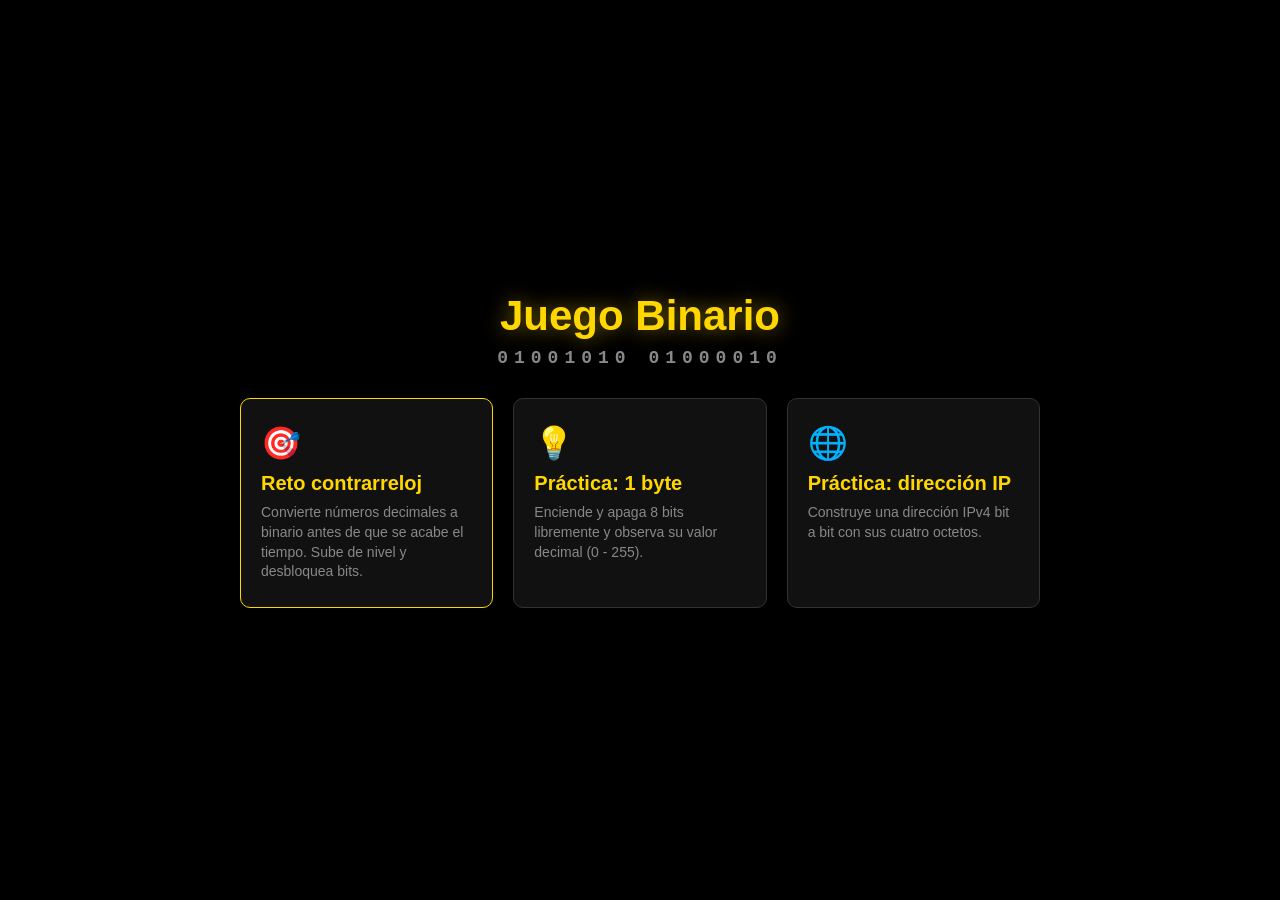
==== web/index.html @ 4398ca52 "Add static HTML version of the game in web/ Self-hostable version without Flask: menu page, shared C" ====
<!DOCTYPE html>
<html lang="es">
<head>
    <meta charset="UTF-8">
    <meta name="viewport" content="width=device-width, initial-scale=1.0">
    <meta name="description" content="Juegos para aprender a convertir números decimales a binario y direcciones IP.">
    <title>Juego Binario</title>
    <link rel="stylesheet" href="css/style.css">
    <style>
        .menu {
            display: flex;
            flex-direction: column;
            align-items: center;
            gap: 30px;
            width: 100%;
            max-width: 800px;
        }

        .menu h1 {
            color: var(--gold);
            font-size: 42px;
            text-shadow: 0 0 20px rgba(255, 215, 0, 0.5);
            text-align: center;
        }

        .menu h1 span {
            font-family: 'Courier New', monospace;
            display: block;
            font-size: 18px;
            letter-spacing: 6px;
            color: var(--muted);
            text-shadow: none;
            margin-top: 8px;
        }

        .cards {
            display: grid;
            grid-template-columns: repeat(auto-fit, minmax(220px, 1fr));
            gap: 20px;
            width: 100%;
        }

        .card {
            display: block;
            background-color: var(--panel);
            border: 1px solid var(--border);
            border-radius: 10px;
            padding: 25px 20px;
            text-decoration: none;
            color: var(--text);
            transition: all 0.3s ease;
        }

        .card:hover,
        .card:focus-visible {
            border-color: var(--gold);
            box-shadow: 0 0 25px rgba(255, 215, 0, 0.25);
            transform: translateY(-3px);
        }

        .card .icon {
            font-size: 32px;
            margin-bottom: 10px;
        }

        .card h2 {
            color: var(--gold);
            font-size: 20px;
            margin-bottom: 8px;
        }

        .card p {
            color: var(--muted);
            font-size: 14px;
            line-height: 1.4;
        }

        .card.main {
            border-color: var(--gold);
        }
    </style>
</head>
<body>
    <main class="menu">
        <h1>Juego Binario<span>01001010 01000010</span></h1>

        <div class="cards">
            <a class="card main" href="game.html">
                <div class="icon">🎯</div>
                <h2>Reto contrarreloj</h2>
                <p>Convierte números decimales a binario antes de que se acabe el tiempo. Sube de nivel y desbloquea bits.</p>
            </a>
            <a class="card" href="bits.html">
                <div class="icon">💡</div>
                <h2>Práctica: 1 byte</h2>
                <p>Enciende y apaga 8 bits libremente y observa su valor decimal (0 - 255).</p>
            </a>
            <a class="card" href="ip.html">
                <div class="icon">🌐</div>
                <h2>Práctica: dirección IP</h2>
                <p>Construye una dirección IPv4 bit a bit con sus cuatro octetos.</p>
            </a>
        </div>
    </main>
</body>
</html>
---- web/css/style.css ----
/* Estilos compartidos por todas las páginas de Juego Binario */

:root {
    --bg: #000000;
    --panel: #111111;
    --panel-2: #1a1a1a;
    --border: #333333;
    --text: #ffffff;
    --muted: #888888;
    --gold: #FFD700;
    --gold-light: #FFED4E;
    --teal: #4ECDC4;
    --red: #FF6B6B;
    --purple: #9B59B6;
    --grey: #95A5A6;
    --bit-off: #666666;
}

* {
    margin: 0;
    padding: 0;
    box-sizing: border-box;
}

body {
    background-color: var(--bg);
    color: var(--text);
    min-height: 100vh;
    display: flex;
    flex-direction: column;
    justify-content: center;
    align-items: center;
    font-family: Arial, Helvetica, sans-serif;
    overflow-x: hidden;
    touch-action: manipulation; /* evita el zoom por doble toque sin bloquear los clics */
    padding: 20px;
}

[hidden] {
    display: none !important;
}

a {
    color: var(--gold);
}

/* Enlace para volver al menú */
.home-link {
    position: fixed;
    top: 20px;
    left: 20px;
    color: var(--muted);
    text-decoration: none;
    font-size: 14px;
    z-index: 100;
}

.home-link:hover {
    color: var(--gold);
}

.instruction {
    font-size: 16px;
    color: var(--muted);
    text-align: center;
    max-width: 700px;
}

/* ---------- Bits ---------- */

.bits-container {
    display: flex;
    gap: 12px;
    align-items: center;
    flex-wrap: wrap;
    justify-content: center;
    padding-bottom: 30px; /* espacio para las etiquetas */
}

.bit {
    width: 70px;
    height: 70px;
    border-radius: 50%;
    background-color: var(--bit-off);
    cursor: pointer;
    transition: all 0.3s ease;
    box-shadow: 0 0 20px rgba(255, 255, 255, 0.1);
    user-select: none;
    -webkit-user-select: none;
    -webkit-tap-highlight-color: transparent;
    display: flex;
    align-items: center;
    justify-content: center;
    position: relative;
}

.bit:hover {
    transform: scale(1.05);
}

.bit:active {
    transform: scale(0.95);
}

.bit.on {
    background-color: var(--gold);
    box-shadow: 0 0 40px rgba(255, 215, 0, 0.6);
}

.bit.on:hover {
    background-color: var(--gold-light);
}

.bit.disabled {
    background-color: var(--border);
    cursor: not-allowed;
    opacity: 0.3;
    pointer-events: none;
}

.bit-value {
    font-size: 28px;
    font-weight: bold;
    color: #333333;
    transition: all 0.3s ease;
}

.bit.on .bit-value {
    color: #1a1a1a;
}

.bit-label {
    position: absolute;
    bottom: -25px;
    font-size: 12px;
    font-weight: bold;
    color: var(--gold);
    text-shadow: 0 0 10px rgba(255, 215, 0, 0.8);
    opacity: 0;
    transform: translateY(10px);
    transition: all 0.3s ease;
    white-space: nowrap;
}

.bit.on .bit-label {
    opacity: 1;
    transform: translateY(0);
}

.binary-display {
    font-size: 24px;
    font-weight: bold;
    color: var(--gold);
    text-shadow: 0 0 20px rgba(255, 215, 0, 0.5);
    font-family: 'Courier New', monospace;
    letter-spacing: 6px;
    text-align: center;
}

/* ---------- Botones ---------- */

.btn {
    padding: 12px 24px;
    border: none;
    border-radius: 25px;
    font-size: 16px;
    font-weight: bold;
    cursor: pointer;
    transition: all 0.3s ease;
    text-transform: uppercase;
    letter-spacing: 1px;
}

.btn:hover {
    transform: translateY(-2px);
}

.btn-check { background-color: var(--teal); color: #1a1a1a; box-shadow: 0 0 20px rgba(78, 205, 196, 0.3); }
.btn-check:hover { background-color: #45B7AF; }
.btn-skip { background-color: var(--red); color: #fff; box-shadow: 0 0 20px rgba(255, 107, 107, 0.3); }
.btn-skip:hover { background-color: #FF5252; }
.btn-reset { background-color: var(--grey); color: #fff; box-shadow: 0 0 20px rgba(149, 165, 166, 0.3); }
.btn-reset:hover { background-color: #7F8C8D; }
.btn-primary { background-color: var(--gold); color: #000; border-radius: 5px; font-size: 18px; text-transform: none; }
.btn-secondary { background-color: var(--border); color: #fff; border: 2px solid var(--gold); border-radius: 5px; font-size: 18px; text-transform: none; }

/* ---------- Modales ---------- */

.modal {
    position: fixed;
    inset: 0;
    background-color: rgba(0, 0, 0, 0.9);
    z-index: 2000;
    display: flex;
    justify-content: center;
    align-items: center;
    flex-direction: column;
    text-align: center;
    padding: 20px;
}

.modal-content {
    background-color: var(--panel);
    padding: 30px;
    border-radius: 10px;
    max-width: 600px;
    width: 90%;
    max-height: 90vh;
    overflow-y: auto;
}

.modal-content h2 {
    color: var(--gold);
    margin-bottom: 20px;
}

.modal-content p {
    margin-bottom: 20px;
}

.modal-content input {
    width: 100%;
    padding: 12px;
    margin-bottom: 20px;
    border: 2px solid var(--gold);
    border-radius: 5px;
    background-color: #222;
    color: #fff;
    font-size: 16px;
}

.modal-actions {
    display: flex;
    justify-content: center;
    gap: 20px;
    flex-wrap: wrap;
}

.error-text {
    color: var(--red);
    min-height: 1.2em;
    margin-bottom: 10px;
}

/* ---------- Ranking ---------- */

.ranking-table {
    width: 100%;
    border-collapse: collapse;
}

.ranking-table th {
    color: var(--gold);
    text-align: left;
    padding: 8px;
    border-bottom: 2px solid var(--gold);
}

.ranking-table td {
    padding: 8px;
    border-bottom: 1px solid #333;
    text-align: left;
}

.ranking-table .num {
    text-align: right;
}

.ranking-table tr.current td {
    color: var(--gold);
    font-weight: bold;
    background-color: rgba(255, 215, 0, 0.1);
}

.ranking-empty {
    color: #aaa;
    text-align: center;
}

.ranking-box {
    background-color: rgba(34, 34, 34, 0.8);
    border-radius: 10px;
    padding: 20px;
    margin-bottom: 30px;
}

.ranking-box h3 {
    color: var(--gold);
    margin-bottom: 15px;
}

.ranking-note {
    color: var(--muted);
    font-size: 12px;
    margin-top: 10px;
}

/* ---------- Responsive ---------- */

@media (max-width: 768px) {
    .bits-container { gap: 8px; }
    .bit { width: 55px; height: 55px; }
    .bit-value { font-size: 22px; }
    .binary-display { font-size: 18px; letter-spacing: 3px; }
}

/* En móvil los 8 bits siempre en una fila: el tamaño se ajusta al ancho de pantalla */
@media (max-width: 520px) {
    .bits-container { gap: 6px; flex-wrap: nowrap; }
    .bit { width: min(55px, calc((100vw - 82px) / 8)); height: auto; aspect-ratio: 1; }
    .bit-value { font-size: 18px; }
    .bit-label { font-size: 10px; }
}

@media (hover: none) and (pointer: coarse) {
    .bit:hover { transform: none; }
    .bit:active { transform: scale(0.9); }
}

@media (prefers-reduced-motion: reduce) {
    *, *::before, *::after {
        transition: none !important;
        animation: none !important;
    }
}
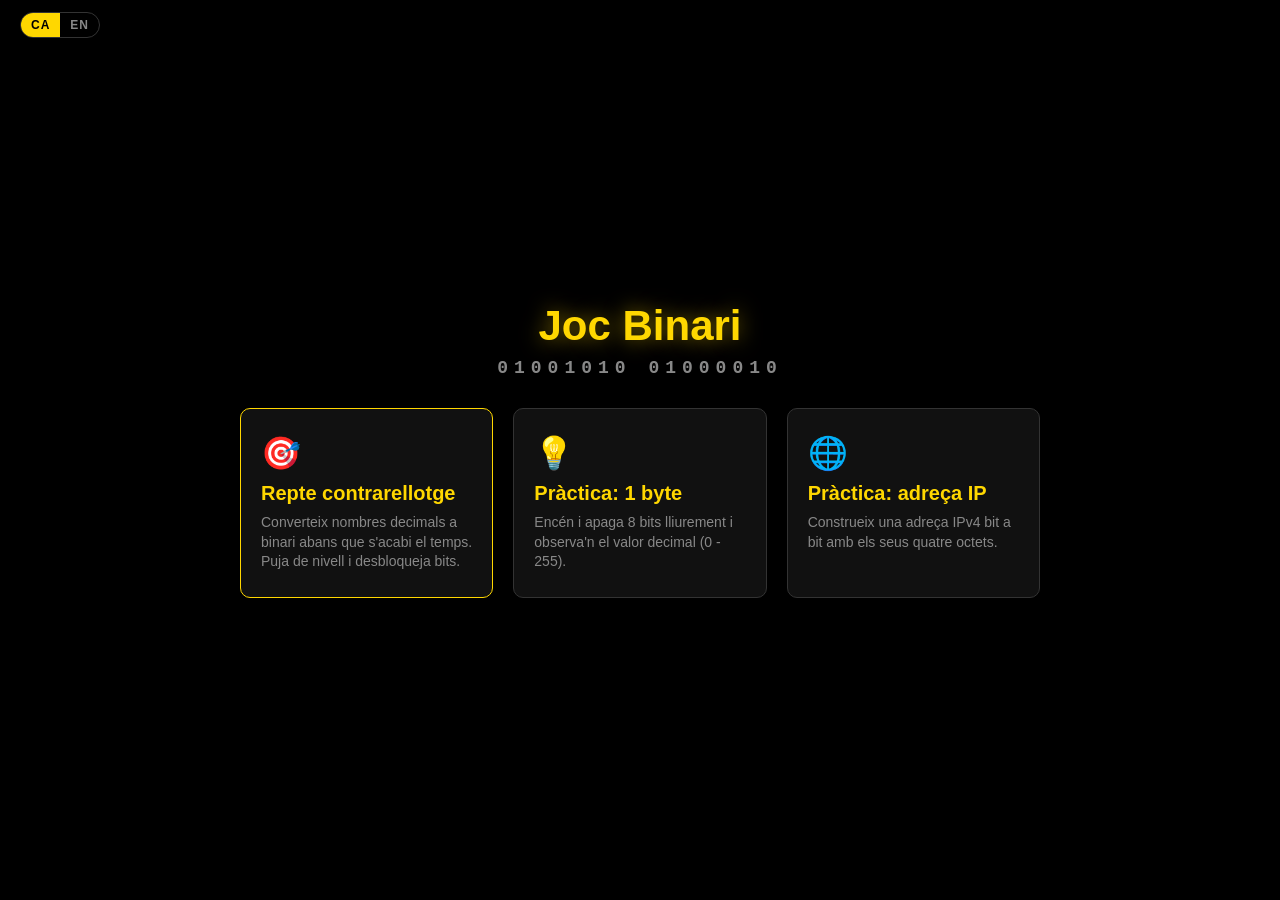
==== commit efa94626: "Add Catalan (default) and English translations to the web version - js/i18n.js: string tables, data-" ====
--- a/web/index.html
+++ b/web/index.html
@@ -1,10 +1,10 @@
 <!DOCTYPE html>
-<html lang="es">
+<html lang="ca">
 <head>
     <meta charset="UTF-8">
     <meta name="viewport" content="width=device-width, initial-scale=1.0">
-    <meta name="description" content="Juegos para aprender a convertir números decimales a binario y direcciones IP.">
-    <title>Juego Binario</title>
+    <meta name="description" content="Jocs per aprendre a convertir nombres decimals a binari i adreces IP." data-i18n-attr="content:index.description">
+    <title data-i18n="index.title">Joc Binari</title>
     <link rel="stylesheet" href="css/style.css">
     <style>
         .menu {
@@ -23,7 +23,7 @@
             text-align: center;
         }
 
-        .menu h1 span {
+        .menu h1 .tagline {
             font-family: 'Courier New', monospace;
             display: block;
             font-size: 18px;
@@ -81,26 +81,35 @@
     </style>
 </head>
 <body>
+    <nav class="topbar">
+        <div class="lang-switch" role="group" aria-label="Idioma / Language">
+            <button type="button" data-lang="ca">CA</button>
+            <button type="button" data-lang="en">EN</button>
+        </div>
+    </nav>
+
     <main class="menu">
-        <h1>Juego Binario<span>01001010 01000010</span></h1>
+        <h1><span class="heading" data-i18n="index.heading">Joc Binari</span><span class="tagline" data-i18n="index.tagline">01001010 01000010</span></h1>
 
         <div class="cards">
             <a class="card main" href="game.html">
                 <div class="icon">🎯</div>
-                <h2>Reto contrarreloj</h2>
-                <p>Convierte números decimales a binario antes de que se acabe el tiempo. Sube de nivel y desbloquea bits.</p>
+                <h2 data-i18n="index.game.title">Repte contrarellotge</h2>
+                <p data-i18n="index.game.text">Converteix nombres decimals a binari abans que s'acabi el temps. Puja de nivell i desbloqueja bits.</p>
             </a>
             <a class="card" href="bits.html">
                 <div class="icon">💡</div>
-                <h2>Práctica: 1 byte</h2>
-                <p>Enciende y apaga 8 bits libremente y observa su valor decimal (0 - 255).</p>
+                <h2 data-i18n="index.bits.title">Pràctica: 1 byte</h2>
+                <p data-i18n="index.bits.text">Encén i apaga 8 bits lliurement i observa'n el valor decimal (0 - 255).</p>
             </a>
             <a class="card" href="ip.html">
                 <div class="icon">🌐</div>
-                <h2>Práctica: dirección IP</h2>
-                <p>Construye una dirección IPv4 bit a bit con sus cuatro octetos.</p>
+                <h2 data-i18n="index.ip.title">Pràctica: adreça IP</h2>
+                <p data-i18n="index.ip.text">Construeix una adreça IPv4 bit a bit amb els seus quatre octets.</p>
             </a>
         </div>
     </main>
+
+    <script src="js/i18n.js"></script>
 </body>
 </html>
--- a/web/css/style.css
+++ b/web/css/style.css
@@ -1,6 +1,7 @@
 /* Estilos compartidos por todas las páginas de Juego Binario */
 
 :root {
+    color-scheme: dark;
     --bg: #000000;
     --panel: #111111;
     --panel-2: #1a1a1a;
@@ -44,19 +45,60 @@
     color: var(--gold);
 }
 
-/* Enlace para volver al menú */
+/* Barra superior: enllaç al menú i selector d'idioma */
+.topbar {
+    position: fixed;
+    top: calc(12px + env(safe-area-inset-top, 0px));
+    left: 20px;
+    display: flex;
+    align-items: center;
+    gap: 16px;
+    z-index: 2100; /* por encima de los modales, para poder cambiar de idioma en cualquier pantalla */
+}
+
 .home-link {
-    position: fixed;
-    top: 20px;
-    left: 20px;
     color: var(--muted);
     text-decoration: none;
     font-size: 14px;
-    z-index: 100;
-}
-
-.home-link:hover {
-    color: var(--gold);
+}
+
+.home-link:hover,
+.home-link:focus-visible {
+    color: var(--gold);
+}
+
+.lang-switch {
+    display: flex;
+    border: 1px solid var(--border);
+    border-radius: 999px;
+    overflow: hidden;
+}
+
+.lang-switch button {
+    background: transparent;
+    color: var(--muted);
+    border: none;
+    padding: 5px 10px;
+    font-size: 12px;
+    font-weight: bold;
+    letter-spacing: 1px;
+    cursor: pointer;
+}
+
+.lang-switch button:hover {
+    color: var(--text);
+}
+
+.lang-switch button[aria-pressed="true"] {
+    background-color: var(--gold);
+    color: #000;
+}
+
+button:focus-visible,
+a:focus-visible,
+input:focus-visible {
+    outline: 2px solid var(--gold);
+    outline-offset: 2px;
 }
 
 .instruction {
